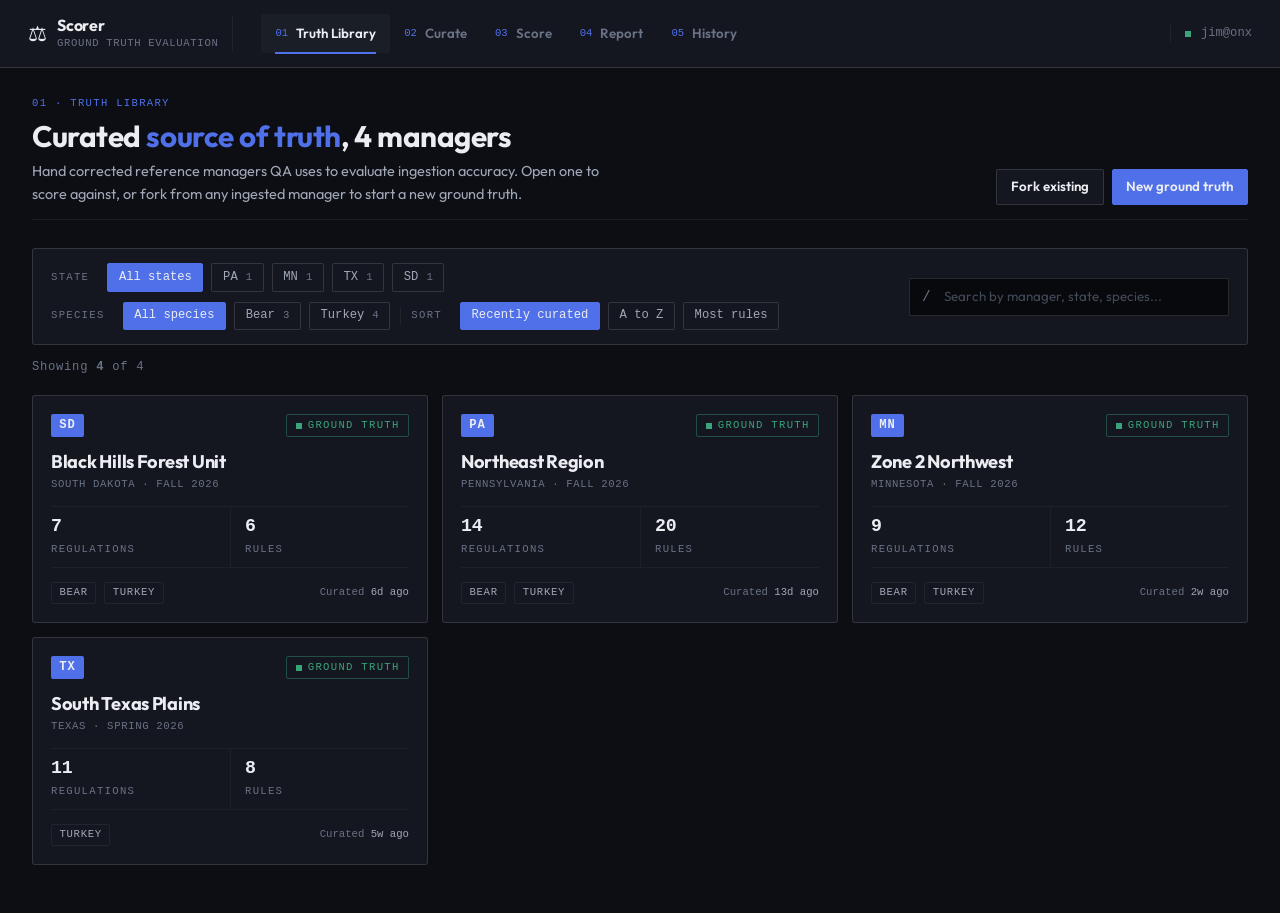
==== v2/index.html @ bdf271d5 "scorer prototypes v1, v2, v3" ====
<!doctype html>
<html lang="en">
<head>
  <meta charset="utf-8">
  <meta name="viewport" content="width=device-width,initial-scale=1">
  <title>Scorer, Ground Truth Evaluation</title>
  <link rel="preconnect" href="https://fonts.googleapis.com">
  <link rel="preconnect" href="https://fonts.gstatic.com" crossorigin>
  <link href="https://fonts.googleapis.com/css2?family=Outfit:wght@300;400;600;700&display=swap" rel="stylesheet">
  <link rel="stylesheet" href="styles/tokens.css">
  <link rel="stylesheet" href="styles/base.css">
  <link rel="stylesheet" href="styles/components.css">
</head>
<body>
  <div class="app">
    <header class="stage-rail" role="banner">
      <div class="stage-rail__brand">
        <div class="stage-rail__seal" aria-hidden="true">⚖️</div>
        <div>
          <div class="stage-rail__title">Scorer</div>
          <div class="stage-rail__subtitle">Ground Truth Evaluation</div>
        </div>
      </div>
      <nav class="stages" aria-label="Stages">
        <a class="stages__item" data-route="library" href="#library">
          <span class="stages__index">01</span><span>Truth Library</span>
        </a>
        <span class="stages__sep" aria-hidden="true"></span>
        <a class="stages__item" data-route="create" href="#create">
          <span class="stages__index">02</span><span>Curate</span>
        </a>
        <span class="stages__sep" aria-hidden="true"></span>
        <a class="stages__item" data-route="score" href="#score">
          <span class="stages__index">03</span><span>Score</span>
        </a>
        <span class="stages__sep" aria-hidden="true"></span>
        <a class="stages__item" data-route="report" href="#report">
          <span class="stages__index">04</span><span>Report</span>
        </a>
        <span class="stages__sep" aria-hidden="true"></span>
        <a class="stages__item" data-route="history" href="#history">
          <span class="stages__index">05</span><span>History</span>
        </a>
      </nav>
      <div class="stage-rail__user">
        <span class="stage-rail__user-dot" aria-hidden="true"></span>
        <span>jim@onx</span>
      </div>
    </header>

    <main>
      <section class="view" data-view="library" id="view-library"></section>
      <section class="view" data-view="create" id="view-create"></section>
      <section class="view" data-view="score" id="view-score"></section>
      <section class="view" data-view="report" id="view-report"></section>
      <section class="view" data-view="history" id="view-history"></section>
    </main>
  </div>

  <script src="scripts/data.js"></script>
  <script src="scripts/router.js"></script>
  <script src="scripts/views/library.js"></script>
  <script src="scripts/views/create.js"></script>
  <script src="scripts/views/score.js"></script>
  <script src="scripts/views/report.js"></script>
  <script src="scripts/views/history.js"></script>
  <script>
    window.Scorer.router.init();
  </script>
</body>
</html>
---- v2/styles/tokens.css ----
:root {
  color-scheme: dark;

  --bg-dark: #0c0e13;
  --bg-elev-1: #14171f;
  --bg-elev-2: #1a1e27;
  --bg-elev-3: #232834;
  --bg-inset:  #08090d;

  --card-bg: #14171f;
  --card-bg-2: #1a1e27;
  --card-border: rgba(255, 255, 255, 0.06);
  --card-border-strong: rgba(255, 255, 255, 0.13);
  --card-divider: rgba(255, 255, 255, 0.04);

  --text-primary:   #ebedf2;
  --text-secondary: #a0a7b6;
  --text-tertiary:  #6a7286;
  --text-muted:     #424958;

  --accent: #4f70e8;
  --accent-hover: #6884ec;
  --accent-glow: transparent;
  --accent-soft: rgba(79, 112, 232, 0.13);
  --accent-softer: rgba(79, 112, 232, 0.06);
  --accent-line: rgba(79, 112, 232, 0.42);

  --status-pending:   #94a3b8;
  --status-running:   #4f70e8;
  --status-completed: #3aa37a;
  --status-failed:    #d04545;
  --status-cancelled: #d4a017;
  --status-paused:    #8b5cf6;

  --status-correct: var(--status-completed);
  --status-missing: var(--status-cancelled);
  --status-extra:   var(--status-failed);

  --status-correct-soft: rgba(58, 163, 122, 0.10);
  --status-missing-soft: rgba(212, 160, 23, 0.10);
  --status-extra-soft:   rgba(208, 69, 69, 0.10);

  --status-correct-line: rgba(58, 163, 122, 0.40);
  --status-missing-line: rgba(212, 160, 23, 0.40);
  --status-extra-line:   rgba(208, 69, 69, 0.40);

  --status-correct-glow: transparent;
  --status-missing-glow: transparent;
  --status-extra-glow:   transparent;

  --space-1: 4px;
  --space-2: 8px;
  --space-3: 10px;
  --space-4: 14px;
  --space-5: 18px;
  --space-6: 22px;
  --space-7: 28px;
  --space-8: 32px;
  --space-10: 40px;
  --space-12: 48px;
  --space-16: 64px;

  --radius-sm: 2px;
  --radius-md: 3px;
  --radius-lg: 4px;
  --radius-xl: 6px;
  --radius-pill: 2px;

  --font-ui: "Outfit", -apple-system, BlinkMacSystemFont, "Segoe UI", system-ui, sans-serif;
  --font-mono: ui-monospace, "SF Mono", Menlo, Monaco, "Cascadia Mono", monospace;

  --fs-xxs: 0.7rem;
  --fs-xs:  0.8rem;
  --fs-sm:  0.875rem;
  --fs-base: 0.95rem;
  --fs-md: 1.05rem;
  --fs-lg: 1.2rem;
  --fs-xl: 1.5rem;
  --fs-2xl: 1.95rem;
  --fs-3xl: 2.5rem;

  --tracking-tight: -0.015em;
  --tracking-normal: 0;
  --tracking-wide: 0.06em;
  --tracking-wider: 0.12em;

  --duration-fast: 100ms;
  --duration-base: 150ms;
  --duration-slow: 220ms;
  --ease-out: cubic-bezier(0.4, 0, 0.2, 1);
  --ease-emph: cubic-bezier(0.16, 1, 0.3, 1);

  --grid-line: rgba(255, 255, 255, 0.022);
}
---- v2/styles/base.css ----
*, *::before, *::after { box-sizing: border-box; }

html, body {
  margin: 0;
  padding: 0;
  background-color: var(--bg-dark);
  color: var(--text-primary);
  font-family: var(--font-ui);
  font-size: var(--fs-base);
  line-height: 1.45;
  -webkit-font-smoothing: antialiased;
  -webkit-tap-highlight-color: transparent;
  min-height: 100vh;
}


a {
  color: inherit;
  text-decoration: none;
}

button, input, textarea, select, [role="button"] {
  touch-action: manipulation;
}

button {
  font: inherit;
  color: inherit;
  background: none;
  border: 0;
  cursor: pointer;
  padding: 0;
}

input, textarea, select {
  font: inherit;
  color: inherit;
}

input[type="checkbox"] {
  accent-color: var(--accent);
  width: 16px;
  height: 16px;
  cursor: pointer;
}

input:focus-visible,
textarea:focus-visible,
button:focus-visible,
[role="button"]:focus-visible {
  outline: 1px solid var(--accent);
  outline-offset: 2px;
}

::selection {
  background: var(--accent-soft);
  color: var(--text-primary);
}

h1, h2, h3, h4 {
  margin: 0;
  font-weight: 700;
  letter-spacing: var(--tracking-tight);
}

h1 {
  font-size: var(--fs-2xl);
  line-height: 1.1;
}

h2 {
  font-size: var(--fs-xl);
  font-weight: 600;
}

h3 {
  font-size: var(--fs-lg);
  font-weight: 600;
}

p { margin: 0; }

.highlight {
  color: var(--accent);
  font-weight: 700;
}

.app {
  display: grid;
  grid-template-rows: auto 1fr;
  min-height: 100vh;
}

.view {
  display: none;
  padding: var(--space-7) var(--space-8) var(--space-12);
  max-width: 1400px;
  margin: 0 auto;
  width: 100%;
}

.view[data-active] {
  display: block;
}

.view-header {
  display: flex;
  align-items: flex-end;
  justify-content: space-between;
  gap: var(--space-6);
  margin-bottom: var(--space-7);
  padding-bottom: var(--space-4);
  border-bottom: 1px solid var(--card-border);
}

.view-header__intro {
  display: flex;
  flex-direction: column;
  gap: var(--space-2);
}

.view-eyebrow {
  font-family: var(--font-mono);
  font-size: var(--fs-xxs);
  letter-spacing: var(--tracking-wider);
  text-transform: uppercase;
  color: var(--accent);
  font-weight: 500;
}

.view-lede {
  color: var(--text-secondary);
  font-size: var(--fs-base);
  max-width: 64ch;
  line-height: 1.55;
}
---- v2/styles/components.css ----
/* Stage rail (top header nav) */
.stage-rail {
  display: grid;
  grid-template-columns: auto 1fr auto;
  align-items: center;
  gap: var(--space-7);
  padding: var(--space-4) var(--space-7);
  border-bottom: 1px solid var(--card-border-strong);
  background: var(--bg-elev-1);
  position: sticky;
  top: 0;
  z-index: 100;
}

.stage-rail__brand {
  display: flex;
  align-items: center;
  gap: var(--space-3);
  padding-right: var(--space-4);
  border-right: 1px solid var(--card-border);
}

.stage-rail__seal {
  font-size: 1.4rem;
  line-height: 1;
}

.stage-rail__title {
  font-size: 1.05rem;
  font-weight: 700;
  letter-spacing: var(--tracking-tight);
  line-height: 1.2;
}

.stage-rail__subtitle {
  font-family: var(--font-mono);
  font-size: var(--fs-xxs);
  letter-spacing: var(--tracking-wide);
  text-transform: uppercase;
  color: var(--text-tertiary);
  margin-top: 1px;
}

.stages {
  display: flex;
  align-items: stretch;
  gap: 0;
  justify-content: flex-start;
}

.stages__item {
  display: flex;
  align-items: center;
  gap: var(--space-2);
  padding: var(--space-3) var(--space-4);
  font-size: var(--fs-sm);
  font-weight: 600;
  color: var(--text-tertiary);
  border-radius: var(--radius-sm);
  transition: color var(--duration-fast) var(--ease-out), background var(--duration-fast) var(--ease-out);
  position: relative;
}

.stages__item:hover {
  color: var(--text-primary);
  background: var(--bg-elev-2);
}

.stages__item[aria-current="page"] {
  color: var(--text-primary);
  background: var(--bg-elev-2);
}

.stages__item[aria-current="page"]::after {
  content: "";
  position: absolute;
  left: var(--space-4);
  right: var(--space-4);
  bottom: -1px;
  height: 2px;
  background: var(--accent);
}

.stages__index {
  font-family: var(--font-mono);
  font-size: var(--fs-xxs);
  font-weight: 500;
  color: var(--accent);
}

.stage-rail__user {
  display: flex;
  align-items: center;
  gap: var(--space-3);
  font-family: var(--font-mono);
  font-size: var(--fs-xs);
  color: var(--text-tertiary);
  padding-left: var(--space-4);
  border-left: 1px solid var(--card-border);
}

.stage-rail__user-dot {
  width: 6px;
  height: 6px;
  background: var(--status-completed);
}

/* Buttons */
.btn {
  display: inline-flex;
  align-items: center;
  gap: var(--space-2);
  padding: 0.5rem 0.9rem;
  font-size: var(--fs-sm);
  font-weight: 600;
  border-radius: var(--radius-sm);
  border: 1px solid var(--card-border-strong);
  background: var(--bg-elev-1);
  color: var(--text-primary);
  transition: background var(--duration-fast) var(--ease-out), border-color var(--duration-fast) var(--ease-out);
}

.btn:hover {
  background: var(--bg-elev-3);
  border-color: var(--text-tertiary);
}

.btn--primary {
  background: var(--accent);
  border-color: var(--accent);
  color: var(--text-primary);
}

.btn--primary:hover {
  background: var(--accent-hover);
  border-color: var(--accent-hover);
}

.btn--ghost {
  background: transparent;
  border-color: var(--card-border);
  color: var(--text-secondary);
}

.btn--ghost:hover {
  color: var(--text-primary);
  background: var(--bg-elev-2);
  border-color: var(--card-border-strong);
}

.btn--sm {
  padding: 0.3rem 0.65rem;
  font-size: var(--fs-xs);
}

.btn[disabled] {
  opacity: 0.4;
  cursor: not-allowed;
}

.btn[disabled]:hover {
  background: var(--bg-elev-1);
  border-color: var(--card-border-strong);
}

.btn__kbd {
  font-family: var(--font-mono);
  font-size: var(--fs-xxs);
  color: var(--text-tertiary);
  border: 1px solid var(--card-border);
  padding: 1px 5px;
  border-radius: var(--radius-sm);
  margin-left: var(--space-1);
}

/* Inputs */
.input {
  width: 100%;
  padding: 0.55rem 0.85rem;
  background: var(--bg-inset);
  border: 1px solid var(--card-border-strong);
  border-radius: var(--radius-sm);
  font-size: var(--fs-sm);
  color: var(--text-primary);
  transition: border-color var(--duration-fast) var(--ease-out);
  font-family: inherit;
}

.input::placeholder { color: var(--text-muted); }

.input:focus-visible {
  outline: none;
  border-color: var(--accent);
}

.search {
  position: relative;
  width: 320px;
  flex-shrink: 0;
}

.search__icon {
  position: absolute;
  left: 0.85rem;
  top: 50%;
  transform: translateY(-50%);
  color: var(--text-tertiary);
  pointer-events: none;
  font-family: var(--font-mono);
}

.search .input {
  padding-left: 2.25rem;
}

.textarea {
  width: 100%;
  padding: var(--space-3);
  background: var(--bg-inset);
  border: 1px solid var(--card-border-strong);
  border-radius: var(--radius-sm);
  color: var(--text-primary);
  font-family: var(--font-mono);
  font-size: var(--fs-xs);
  line-height: 1.55;
  resize: vertical;
  min-height: 280px;
}

.textarea:focus-visible {
  outline: none;
  border-color: var(--accent);
}

/* Chips */
.chip-row {
  display: flex;
  align-items: center;
  gap: var(--space-2);
  flex-wrap: wrap;
}

.chip-group__label {
  font-family: var(--font-mono);
  font-size: var(--fs-xxs);
  letter-spacing: var(--tracking-wider);
  text-transform: uppercase;
  color: var(--text-tertiary);
  margin-right: var(--space-2);
  font-weight: 500;
}

.chip {
  display: inline-flex;
  align-items: center;
  gap: var(--space-2);
  padding: 0.3rem 0.7rem;
  font-size: var(--fs-xs);
  font-weight: 500;
  border: 1px solid var(--card-border-strong);
  border-radius: var(--radius-sm);
  color: var(--text-secondary);
  background: var(--bg-elev-1);
  font-family: var(--font-mono);
  letter-spacing: var(--tracking-normal);
  transition: border-color var(--duration-fast) var(--ease-out), background var(--duration-fast) var(--ease-out), color var(--duration-fast) var(--ease-out);
}

.chip:hover {
  color: var(--text-primary);
  border-color: var(--text-tertiary);
}

.chip[aria-pressed="true"] {
  color: var(--text-primary);
  background: var(--accent);
  border-color: var(--accent);
}

.chip__count {
  font-size: var(--fs-xxs);
  color: var(--text-tertiary);
  font-weight: 400;
}

.chip[aria-pressed="true"] .chip__count { color: rgba(255, 255, 255, 0.75); }

/* Manager card */
.cards-grid {
  display: grid;
  grid-template-columns: repeat(auto-fill, minmax(340px, 1fr));
  gap: var(--space-4);
  margin-top: var(--space-5);
}

.manager-card {
  position: relative;
  display: grid;
  grid-template-rows: auto auto 1fr auto;
  gap: var(--space-4);
  padding: var(--space-5);
  background: var(--card-bg);
  border: 1px solid var(--card-border-strong);
  border-radius: var(--radius-md);
  transition: border-color var(--duration-base) var(--ease-out), background var(--duration-base) var(--ease-out);
  text-align: left;
  cursor: pointer;
  width: 100%;
  font-family: inherit;
}

.manager-card:hover {
  border-color: var(--accent);
  background: var(--card-bg-2);
}

.manager-card--selected {
  border-color: var(--accent);
  background: var(--accent-softer);
}

.manager-card__head {
  display: flex;
  align-items: center;
  justify-content: space-between;
  gap: var(--space-3);
}

.manager-card__seal {
  background: var(--accent);
  color: var(--text-primary);
  padding: 0.18rem 0.55rem;
  border-radius: var(--radius-sm);
  font-weight: 700;
  font-size: var(--fs-xs);
  letter-spacing: var(--tracking-wide);
  font-family: var(--font-mono);
}

.manager-card__truth-flag {
  display: inline-flex;
  align-items: center;
  gap: 6px;
  font-family: var(--font-mono);
  font-size: var(--fs-xxs);
  font-weight: 500;
  letter-spacing: var(--tracking-wider);
  text-transform: uppercase;
  color: var(--status-completed);
  padding: 0.18rem 0.55rem;
  border: 1px solid var(--status-correct-line);
  border-radius: var(--radius-sm);
  background: transparent;
}

.manager-card__truth-flag::before {
  content: "";
  width: 6px;
  height: 6px;
  background: var(--status-completed);
}

.manager-card__draft-flag {
  display: inline-flex;
  align-items: center;
  gap: 6px;
  font-family: var(--font-mono);
  font-size: var(--fs-xxs);
  font-weight: 500;
  letter-spacing: var(--tracking-wider);
  text-transform: uppercase;
  color: var(--status-cancelled);
  padding: 0.18rem 0.55rem;
  border: 1px dashed var(--status-missing-line);
}

.manager-card__name {
  font-size: var(--fs-lg);
  font-weight: 700;
  color: var(--text-primary);
  letter-spacing: var(--tracking-tight);
  line-height: 1.2;
}

.manager-card__locale {
  font-family: var(--font-mono);
  font-size: var(--fs-xxs);
  letter-spacing: var(--tracking-wide);
  text-transform: uppercase;
  color: var(--text-tertiary);
  font-weight: 500;
  margin-top: 4px;
}

.manager-card__counts {
  display: grid;
  grid-template-columns: 1fr 1fr;
  border-top: 1px solid var(--card-divider);
  border-bottom: 1px solid var(--card-divider);
}

.manager-card__count {
  display: flex;
  flex-direction: column;
  gap: 2px;
  padding: var(--space-3) 0;
}

.manager-card__count + .manager-card__count {
  border-left: 1px solid var(--card-divider);
  padding-left: var(--space-4);
}

.manager-card__count-num {
  font-family: var(--font-mono);
  font-size: var(--fs-lg);
  color: var(--text-primary);
  font-weight: 600;
  letter-spacing: var(--tracking-tight);
  line-height: 1;
}

.manager-card__count-label {
  font-family: var(--font-mono);
  font-size: var(--fs-xxs);
  letter-spacing: var(--tracking-wider);
  text-transform: uppercase;
  color: var(--text-tertiary);
  font-weight: 500;
  margin-top: 4px;
}

.manager-card__species {
  display: flex;
  gap: var(--space-2);
}

.manager-card__species-tag {
  font-family: var(--font-mono);
  font-size: var(--fs-xxs);
  font-weight: 500;
  letter-spacing: var(--tracking-wide);
  text-transform: uppercase;
  color: var(--text-secondary);
  padding: 0.15rem 0.5rem;
  border: 1px solid var(--card-border);
  border-radius: var(--radius-sm);
}

.manager-card__foot {
  display: flex;
  justify-content: space-between;
  align-items: center;
  font-family: var(--font-mono);
  font-size: var(--fs-xxs);
  color: var(--text-tertiary);
}

.manager-card__foot strong {
  color: var(--text-secondary);
  font-weight: 500;
}

/* Toolbar */
.toolbar {
  display: grid;
  grid-template-columns: 1fr auto;
  align-items: center;
  gap: var(--space-5);
  padding: var(--space-4) var(--space-5);
  background: var(--card-bg);
  border: 1px solid var(--card-border-strong);
  border-radius: var(--radius-md);
}

.toolbar__filters {
  display: flex;
  flex-direction: column;
  gap: var(--space-3);
}

.toolbar__row {
  display: flex;
  align-items: center;
  gap: var(--space-3);
  flex-wrap: wrap;
}

.toolbar__divider {
  width: 1px;
  height: 18px;
  background: var(--card-border);
}

.toolbar__count {
  font-family: var(--font-mono);
  font-size: var(--fs-xs);
  color: var(--text-tertiary);
  letter-spacing: var(--tracking-wide);
}

/* Harvest tag */
.tag {
  --tag-color: var(--text-secondary);
  --tag-bg: var(--card-bg);
  --tag-border: var(--card-border-strong);
  position: relative;
  display: grid;
  grid-template-columns: auto 1fr auto;
  gap: var(--space-3);
  align-items: center;
  padding: var(--space-3) var(--space-4);
  background: var(--tag-bg);
  border: 1px solid var(--tag-border);
  border-radius: var(--radius-sm);
  border-left: 3px solid var(--tag-color);
  transition: border-color var(--duration-fast) var(--ease-out), background var(--duration-fast) var(--ease-out);
  text-align: left;
  width: 100%;
  font-family: inherit;
}

.tag::before {
  content: none;
}

.tag__body {
  display: flex;
  flex-direction: column;
  gap: 4px;
  min-width: 0;
}

.tag__head {
  display: flex;
  align-items: center;
  gap: var(--space-3);
  font-family: var(--font-mono);
  font-size: var(--fs-xxs);
  letter-spacing: var(--tracking-wide);
  text-transform: uppercase;
  color: var(--text-tertiary);
}

.tag__id { color: var(--tag-color); font-weight: 500; }
.tag__sep { color: var(--text-muted); }

.tag__summary {
  font-size: var(--fs-sm);
  color: var(--text-primary);
  line-height: 1.4;
  font-weight: 400;
}

.tag__check {
  width: 18px;
  height: 18px;
  border-radius: var(--radius-sm);
  border: 1px solid var(--card-border-strong);
  display: grid;
  place-items: center;
  background: var(--bg-inset);
  font-family: var(--font-mono);
  font-size: 11px;
  color: transparent;
  transition: background var(--duration-fast) var(--ease-out), border-color var(--duration-fast) var(--ease-out), color var(--duration-fast) var(--ease-out);
  flex-shrink: 0;
}

.tag[aria-pressed="true"] .tag__check {
  background: var(--accent);
  border-color: var(--accent);
  color: var(--text-primary);
}

.tag[aria-pressed="true"] {
  border-color: var(--accent);
  border-left-color: var(--accent);
}

.tag--correct {
  --tag-color: var(--status-correct);
  --tag-bg: var(--card-bg);
  --tag-border: var(--card-border-strong);
}

.tag--missing {
  --tag-color: var(--status-missing);
  --tag-bg: var(--card-bg);
  --tag-border: var(--card-border-strong);
  border-style: solid;
  border-left-style: dashed;
}

.tag--missing .tag__summary { color: var(--text-secondary); }

.tag--extra {
  --tag-color: var(--status-extra);
  --tag-bg: var(--card-bg);
  --tag-border: var(--card-border-strong);
}

.tag-stack {
  display: flex;
  flex-direction: column;
  gap: var(--space-2);
}

/* Bucket */
.bucket-row {
  display: grid;
  grid-template-columns: repeat(3, 1fr);
  gap: var(--space-3);
  margin-bottom: var(--space-7);
}

.bucket {
  position: relative;
  padding: var(--space-5);
  background: var(--card-bg);
  border: 1px solid var(--card-border-strong);
  border-radius: var(--radius-md);
  border-top: 3px solid var(--bucket-color);
  display: flex;
  flex-direction: column;
  gap: var(--space-3);
  cursor: pointer;
  transition: background var(--duration-base) var(--ease-out), border-color var(--duration-base) var(--ease-out);
  text-align: left;
  font-family: inherit;
}

.bucket::before { content: none; }

.bucket--correct { --bucket-color: var(--status-correct); }
.bucket--missing { --bucket-color: var(--status-missing); }
.bucket--extra   { --bucket-color: var(--status-extra); }

.bucket:hover { background: var(--card-bg-2); }

.bucket[aria-current="page"] {
  background: var(--card-bg-2);
  border-color: var(--bucket-color);
  border-top-color: var(--bucket-color);
}

.bucket__label {
  font-family: var(--font-mono);
  font-size: var(--fs-xxs);
  letter-spacing: var(--tracking-wider);
  text-transform: uppercase;
  color: var(--text-tertiary);
  font-weight: 500;
}

.bucket__num {
  font-family: var(--font-mono);
  font-size: var(--fs-3xl);
  font-weight: 600;
  color: var(--bucket-color);
  letter-spacing: var(--tracking-tight);
  line-height: 1;
}

.bucket__caption {
  font-size: var(--fs-xs);
  color: var(--text-secondary);
  line-height: 1.5;
}

/* Score summary */
.score-summary {
  display: grid;
  grid-template-columns: auto 1fr auto;
  gap: var(--space-6);
  align-items: center;
  padding: var(--space-5) var(--space-6);
  background: var(--card-bg);
  border: 1px solid var(--card-border-strong);
  border-radius: var(--radius-md);
  margin-bottom: var(--space-6);
  border-left: 3px solid var(--accent);
}

.score-summary__value {
  font-family: var(--font-mono);
  font-size: 3rem;
  font-weight: 600;
  letter-spacing: var(--tracking-tight);
  color: var(--accent);
  line-height: 1;
}

.score-summary__label {
  font-family: var(--font-mono);
  font-size: var(--fs-xxs);
  letter-spacing: var(--tracking-wider);
  text-transform: uppercase;
  color: var(--text-tertiary);
  margin-top: 6px;
  font-weight: 500;
}

.score-summary__meta {
  display: flex;
  flex-direction: column;
  gap: 4px;
}

.score-summary__title {
  font-size: var(--fs-lg);
  font-weight: 700;
  color: var(--text-primary);
  letter-spacing: var(--tracking-tight);
}

.score-summary__sub {
  font-family: var(--font-mono);
  font-size: var(--fs-xs);
  color: var(--text-tertiary);
  letter-spacing: var(--tracking-wide);
}

.score-summary__actions {
  display: flex;
  gap: var(--space-2);
}

/* Panels */
.panel {
  background: var(--card-bg);
  border: 1px solid var(--card-border-strong);
  border-radius: var(--radius-md);
  padding: var(--space-5);
}

.panel--inset { background: var(--bg-inset); }

.panel__head {
  display: flex;
  align-items: center;
  justify-content: space-between;
  gap: var(--space-3);
  margin-bottom: var(--space-4);
  padding-bottom: var(--space-3);
  border-bottom: 1px solid var(--card-divider);
}

.panel__title {
  display: flex;
  align-items: baseline;
  gap: var(--space-3);
}

.panel__title strong {
  font-size: var(--fs-md);
  font-weight: 700;
  color: var(--text-primary);
  letter-spacing: var(--tracking-tight);
}

.panel__title span {
  font-family: var(--font-mono);
  font-size: var(--fs-xxs);
  letter-spacing: var(--tracking-wide);
  text-transform: uppercase;
  color: var(--text-tertiary);
  font-weight: 500;
}

/* Collapsible groups */
.group {
  border-top: 1px solid var(--card-divider);
}

.group:last-child { border-bottom: 1px solid var(--card-divider); }

.group__head {
  display: grid;
  grid-template-columns: auto 1fr auto auto;
  gap: var(--space-4);
  align-items: center;
  padding: var(--space-3) var(--space-2);
  width: 100%;
  text-align: left;
  cursor: pointer;
  transition: background var(--duration-fast) var(--ease-out);
  font-family: inherit;
}

.group__head:hover { background: var(--bg-elev-2); }

.group__caret {
  font-family: var(--font-mono);
  font-size: var(--fs-xs);
  color: var(--text-tertiary);
  width: 14px;
  display: inline-block;
  transition: transform var(--duration-base) var(--ease-out);
}

.group--open .group__caret { transform: rotate(90deg); }

.group__name {
  font-size: var(--fs-sm);
  color: var(--text-primary);
  display: flex;
  align-items: center;
  gap: var(--space-3);
  font-weight: 600;
}

.group__name-eyebrow {
  font-family: var(--font-mono);
  font-size: var(--fs-xxs);
  letter-spacing: var(--tracking-wider);
  text-transform: uppercase;
  color: var(--text-tertiary);
  font-weight: 500;
}

.group__count {
  font-family: var(--font-mono);
  font-size: var(--fs-xs);
  color: var(--text-tertiary);
}

.group__count strong { color: var(--accent); font-weight: 600; }

.group__toggle {
  font-family: var(--font-mono);
  font-size: var(--fs-xxs);
  letter-spacing: var(--tracking-wide);
  color: var(--text-tertiary);
  padding: 4px 8px;
  border: 1px solid var(--card-border-strong);
  border-radius: var(--radius-sm);
  font-weight: 500;
  text-transform: uppercase;
}

.group__toggle:hover { color: var(--text-primary); border-color: var(--accent); }

.group__body {
  display: none;
  padding: var(--space-3) 0 var(--space-4) 30px;
}

.group--open .group__body { display: block; }

/* Score-stage */
.score-stage {
  display: grid;
  grid-template-columns: 1fr 1fr;
  gap: var(--space-5);
  align-items: start;
}

.score-stage__col {
  display: flex;
  flex-direction: column;
  gap: var(--space-4);
}

.input-card {
  background: var(--card-bg);
  border: 1px solid var(--card-border-strong);
  border-radius: var(--radius-md);
  padding: var(--space-5);
}

.input-card__head {
  display: flex;
  align-items: center;
  justify-content: space-between;
  gap: var(--space-3);
  margin-bottom: var(--space-4);
}

.format-toggle {
  display: inline-flex;
  background: var(--bg-inset);
  border: 1px solid var(--card-border-strong);
  border-radius: var(--radius-sm);
  padding: 2px;
}

.format-toggle__btn {
  padding: 0.25rem 0.7rem;
  font-family: var(--font-mono);
  font-size: var(--fs-xxs);
  letter-spacing: var(--tracking-wide);
  text-transform: uppercase;
  color: var(--text-tertiary);
  border-radius: 1px;
  font-weight: 500;
}

.format-toggle__btn[aria-pressed="true"] {
  background: var(--accent);
  color: var(--text-primary);
}

/* Picked manager */
.picked-manager {
  display: grid;
  grid-template-columns: auto 1fr auto;
  gap: var(--space-4);
  padding: var(--space-4) var(--space-5);
  background: var(--card-bg);
  border: 1px solid var(--accent);
  border-left: 3px solid var(--accent);
  border-radius: var(--radius-md);
  align-items: center;
}

.picked-manager__seal {
  background: var(--accent);
  color: var(--text-primary);
  padding: 0.25rem 0.6rem;
  border-radius: var(--radius-sm);
  font-weight: 700;
  font-size: var(--fs-xs);
  font-family: var(--font-mono);
  letter-spacing: var(--tracking-wide);
}

.picked-manager__name {
  font-size: var(--fs-md);
  font-weight: 700;
  color: var(--text-primary);
  letter-spacing: var(--tracking-tight);
}

.picked-manager__sub {
  font-family: var(--font-mono);
  font-size: var(--fs-xxs);
  letter-spacing: var(--tracking-wide);
  color: var(--text-secondary);
  text-transform: uppercase;
  font-weight: 500;
  margin-top: 2px;
}

/* Run bar */
.run-bar {
  position: sticky;
  bottom: var(--space-4);
  display: grid;
  grid-template-columns: 1fr auto;
  align-items: center;
  gap: var(--space-5);
  padding: var(--space-4) var(--space-5);
  background: var(--bg-elev-2);
  border: 1px solid var(--card-border-strong);
  border-top: 2px solid var(--accent);
  border-radius: var(--radius-md);
  margin-top: var(--space-5);
}

.run-bar__tally {
  display: flex;
  align-items: baseline;
  gap: var(--space-3);
}

.run-bar__num {
  font-family: var(--font-mono);
  font-size: var(--fs-xl);
  color: var(--accent);
  font-weight: 600;
  letter-spacing: var(--tracking-tight);
}

.run-bar__label {
  font-family: var(--font-mono);
  font-size: var(--fs-xs);
  color: var(--text-tertiary);
  letter-spacing: var(--tracking-wide);
}

.run-bar__breakdown {
  font-family: var(--font-mono);
  font-size: var(--fs-xxs);
  letter-spacing: var(--tracking-wide);
  color: var(--text-tertiary);
  margin-left: var(--space-2);
}

/* Empty */
.empty {
  display: flex;
  flex-direction: column;
  align-items: center;
  gap: var(--space-3);
  padding: var(--space-12) var(--space-6);
  text-align: center;
  border: 1px dashed var(--card-border-strong);
  border-radius: var(--radius-md);
  color: var(--text-tertiary);
  margin-top: var(--space-5);
}

.empty__title {
  font-size: var(--fs-lg);
  color: var(--text-secondary);
  font-weight: 700;
  letter-spacing: var(--tracking-tight);
}

.empty__body {
  max-width: 42ch;
  font-size: var(--fs-sm);
  color: var(--text-tertiary);
  line-height: 1.55;
}

/* Combobox */
.combobox { position: relative; }

.combobox__list {
  position: absolute;
  top: calc(100% + 2px);
  left: 0;
  right: 0;
  background: var(--bg-elev-2);
  border: 1px solid var(--card-border-strong);
  border-radius: var(--radius-sm);
  z-index: 5;
  max-height: 320px;
  overflow-y: auto;
  display: none;
}

.combobox--open .combobox__list { display: block; }

.combobox__item {
  display: grid;
  grid-template-columns: auto 1fr auto;
  gap: var(--space-3);
  padding: var(--space-3) var(--space-4);
  align-items: center;
  cursor: pointer;
  border-bottom: 1px solid var(--card-divider);
  width: 100%;
  text-align: left;
  font-family: inherit;
  background: transparent;
  transition: background var(--duration-fast) var(--ease-out);
}

.combobox__item:last-child { border-bottom: none; }

.combobox__item:hover, .combobox__item[aria-selected="true"] {
  background: var(--accent-soft);
}

.combobox__item-seal {
  background: var(--accent);
  color: var(--text-primary);
  padding: 0.18rem 0.45rem;
  border-radius: var(--radius-sm);
  font-family: var(--font-mono);
  font-size: var(--fs-xxs);
  font-weight: 700;
  letter-spacing: var(--tracking-wide);
}

.combobox__item-name {
  font-size: var(--fs-sm);
  color: var(--text-primary);
  font-weight: 600;
}

.combobox__item-meta {
  font-family: var(--font-mono);
  font-size: var(--fs-xxs);
  color: var(--text-tertiary);
  letter-spacing: var(--tracking-wide);
}

/* Stat row */
.stat-row {
  display: flex;
  gap: var(--space-5);
  font-family: var(--font-mono);
  font-size: var(--fs-xs);
  color: var(--text-tertiary);
  letter-spacing: var(--tracking-wide);
}

.stat-row strong { color: var(--text-primary); font-weight: 600; margin-right: 4px; }

/* Edit-row */
.edit-row {
  display: grid;
  grid-template-columns: 200px 1fr auto;
  gap: var(--space-4);
  padding: var(--space-3) var(--space-4);
  align-items: center;
  border-top: 1px solid var(--card-divider);
  position: relative;
}

.edit-row:last-child { border-bottom: 1px solid var(--card-divider); }

.edit-row__label {
  font-family: var(--font-mono);
  font-size: var(--fs-xxs);
  letter-spacing: var(--tracking-wider);
  text-transform: uppercase;
  color: var(--text-tertiary);
  font-weight: 500;
}

.edit-row__value {
  font-size: var(--fs-sm);
  color: var(--text-primary);
  background: var(--bg-inset);
  border: 1px solid var(--card-border-strong);
  padding: 0.5rem 0.7rem;
  border-radius: var(--radius-sm);
  width: 100%;
  font-family: inherit;
  transition: border-color var(--duration-fast) var(--ease-out);
}

.edit-row__value:hover { border-color: var(--text-tertiary); }

.edit-row__value:focus-visible {
  outline: none;
  border-color: var(--accent);
}

.edit-row__source {
  font-family: var(--font-mono);
  font-size: var(--fs-xxs);
  letter-spacing: var(--tracking-wide);
  text-transform: uppercase;
  color: var(--text-muted);
  font-weight: 500;
}

.edit-row[data-state="copied"] .edit-row__source { color: var(--status-cancelled); }
.edit-row[data-state="copied"] .edit-row__value { color: var(--text-secondary); border-color: var(--status-missing-line); }
.edit-row[data-state="edited"] .edit-row__source { color: var(--status-completed); }
.edit-row[data-state="edited"] .edit-row__value { border-color: var(--status-correct-line); }
.edit-row[data-state="new"] .edit-row__source { color: var(--accent); }
.edit-row[data-state="new"] .edit-row__value { border-color: var(--accent-line); }

.edit-row[data-state="copied"]::before,
.edit-row[data-state="edited"]::before,
.edit-row[data-state="new"]::before {
  content: "";
  position: absolute;
  left: 0;
  top: var(--space-3);
  bottom: var(--space-3);
  width: 2px;
}

.edit-row[data-state="copied"]::before { background: var(--status-cancelled); }
.edit-row[data-state="edited"]::before { background: var(--status-completed); }
.edit-row[data-state="new"]::before    { background: var(--accent); }

/* History */
.history-list {
  display: flex;
  flex-direction: column;
  gap: var(--space-2);
  margin-top: var(--space-4);
}

.history-row {
  display: grid;
  grid-template-columns: 100px 1fr 1fr auto auto;
  align-items: center;
  gap: var(--space-5);
  padding: var(--space-3) var(--space-4);
  background: var(--card-bg);
  border: 1px solid var(--card-border-strong);
  border-radius: var(--radius-sm);
  cursor: pointer;
  transition: border-color var(--duration-base) var(--ease-out), background var(--duration-base) var(--ease-out);
}

.history-row:hover {
  border-color: var(--accent);
  background: var(--card-bg-2);
}

.history-row__date {
  font-family: var(--font-mono);
  font-size: var(--fs-xs);
  color: var(--text-tertiary);
  letter-spacing: var(--tracking-wide);
}

.history-row__manager {
  font-size: var(--fs-md);
  font-weight: 700;
  color: var(--text-primary);
  letter-spacing: var(--tracking-tight);
}

.history-row__manager-sub {
  font-family: var(--font-mono);
  font-size: var(--fs-xxs);
  color: var(--text-tertiary);
  text-transform: uppercase;
  letter-spacing: var(--tracking-wide);
  margin-top: 2px;
  font-weight: 500;
}

.history-row__breakdown {
  display: flex;
  gap: var(--space-2);
  font-family: var(--font-mono);
  font-size: var(--fs-xs);
}

.history-row__chip {
  padding: 0.18rem 0.5rem;
  border-radius: var(--radius-sm);
  border: 1px solid var(--card-border-strong);
}

.history-row__chip--correct { color: var(--status-correct); border-color: var(--status-correct-line); }
.history-row__chip--missing { color: var(--status-missing); border-color: var(--status-missing-line); }
.history-row__chip--extra   { color: var(--status-extra);   border-color: var(--status-extra-line); }

.history-row__score {
  font-family: var(--font-mono);
  font-size: var(--fs-xl);
  color: var(--accent);
  font-weight: 600;
  letter-spacing: var(--tracking-tight);
}

.history-row__delta {
  font-family: var(--font-mono);
  font-size: var(--fs-xxs);
  letter-spacing: var(--tracking-wide);
  font-weight: 500;
}

.history-row__delta--up   { color: var(--status-completed); }
.history-row__delta--down { color: var(--status-failed); }
.history-row__delta--flat { color: var(--text-muted); }

.trend-card {
  display: grid;
  grid-template-columns: auto 1fr;
  gap: var(--space-6);
  align-items: center;
  padding: var(--space-5);
  background: var(--card-bg);
  border: 1px solid var(--card-border-strong);
  border-radius: var(--radius-md);
  border-left: 3px solid var(--accent);
}

.trend-card__meta {
  display: flex;
  flex-direction: column;
  gap: 4px;
}

.trend-card__title {
  font-family: var(--font-mono);
  font-size: var(--fs-2xl);
  font-weight: 600;
  color: var(--text-primary);
  letter-spacing: var(--tracking-tight);
  line-height: 1;
}

.trend-card__sub {
  font-family: var(--font-mono);
  font-size: var(--fs-xxs);
  letter-spacing: var(--tracking-wider);
  text-transform: uppercase;
  color: var(--text-tertiary);
  font-weight: 500;
}

.trend-card__chart { height: 80px; }

/* Mode tabs */
.mode-tabs {
  display: grid;
  grid-template-columns: 1fr 1fr;
  gap: var(--space-3);
  margin-bottom: var(--space-5);
}

.mode-tab {
  text-align: left;
  padding: var(--space-5);
  background: var(--card-bg);
  border: 1px solid var(--card-border-strong);
  border-radius: var(--radius-md);
  cursor: pointer;
  transition: border-color var(--duration-base) var(--ease-out), background var(--duration-base) var(--ease-out);
  display: grid;
  gap: var(--space-2);
  font-family: inherit;
}

.mode-tab:hover {
  border-color: var(--accent);
  background: var(--card-bg-2);
}

.mode-tab[aria-pressed="true"] {
  border-color: var(--accent);
  border-left: 3px solid var(--accent);
  background: var(--card-bg-2);
}

.mode-tab__eyebrow {
  font-family: var(--font-mono);
  font-size: var(--fs-xxs);
  letter-spacing: var(--tracking-wider);
  text-transform: uppercase;
  color: var(--accent);
  font-weight: 500;
}

.mode-tab__title {
  font-size: var(--fs-lg);
  font-weight: 700;
  color: var(--text-primary);
  letter-spacing: var(--tracking-tight);
}

.mode-tab__body {
  font-size: var(--fs-sm);
  color: var(--text-tertiary);
  line-height: 1.55;
}

/* Legend */
.legend {
  display: flex;
  gap: var(--space-5);
  font-family: var(--font-mono);
  font-size: var(--fs-xxs);
  letter-spacing: var(--tracking-wider);
  text-transform: uppercase;
  color: var(--text-tertiary);
  padding: var(--space-3) 0;
  font-weight: 500;
}

.legend__dot {
  display: inline-block;
  width: 8px;
  height: 8px;
  margin-right: 6px;
  vertical-align: middle;
}
.legend__dot--copied { background: var(--status-cancelled); }
.legend__dot--edited { background: var(--status-completed); }
.legend__dot--new    { background: var(--accent); }

/* Sections */
.section {
  background: var(--card-bg);
  border: 1px solid var(--card-border-strong);
  border-radius: var(--radius-sm);
  overflow: hidden;
}

.section + .section { margin-top: var(--space-2); }

.section__head {
  display: grid;
  grid-template-columns: auto 1fr auto auto;
  align-items: center;
  gap: var(--space-3);
  padding: var(--space-3) var(--space-4);
  width: 100%;
  text-align: left;
  cursor: pointer;
  font-family: inherit;
  transition: background var(--duration-fast) var(--ease-out);
}

.section__head:hover { background: var(--bg-elev-2); }

.section__caret {
  font-family: var(--font-mono);
  font-size: var(--fs-xs);
  color: var(--text-tertiary);
  width: 14px;
  display: inline-block;
  transition: transform var(--duration-base) var(--ease-out);
}

.section--open .section__caret { transform: rotate(90deg); }

.section__name {
  font-size: var(--fs-sm);
  font-weight: 600;
  color: var(--text-primary);
  letter-spacing: var(--tracking-tight);
}

.section__hint {
  font-family: var(--font-mono);
  font-size: var(--fs-xxs);
  letter-spacing: var(--tracking-wide);
  text-transform: uppercase;
  color: var(--text-tertiary);
  font-weight: 500;
}

.section__count {
  font-family: var(--font-mono);
  font-size: var(--fs-xs);
  color: var(--text-tertiary);
}

.section__count strong { color: var(--accent); font-weight: 600; }

.section__body {
  display: none;
  padding: var(--space-4) var(--space-5) var(--space-5);
  border-top: 1px solid var(--card-divider);
}

.section--open .section__body { display: grid; gap: var(--space-4); }

/* List editor row */
.list-row {
  display: grid;
  grid-template-columns: 200px 1fr auto;
  gap: var(--space-3);
  align-items: start;
}

.list-row__label,
.list-row__content {
  background: var(--bg-inset);
  border: 1px solid var(--card-border-strong);
  border-radius: var(--radius-sm);
  padding: 0.5rem 0.7rem;
  color: var(--text-primary);
  font-family: inherit;
  font-size: var(--fs-sm);
}

.list-row__content {
  resize: vertical;
  min-height: 38px;
}

.list-row__label:focus-visible,
.list-row__content:focus-visible {
  outline: none;
  border-color: var(--accent);
}

/* String list */
.string-list {
  display: flex;
  flex-wrap: wrap;
  gap: var(--space-2);
  align-items: center;
}

.string-list__pill {
  display: inline-flex;
  align-items: center;
  gap: 6px;
  padding: 0.25rem 0.55rem;
  background: var(--accent);
  color: var(--text-primary);
  font-family: var(--font-mono);
  font-size: var(--fs-xs);
  font-weight: 500;
  border-radius: var(--radius-sm);
  letter-spacing: var(--tracking-wide);
}

.string-list__pill button {
  color: rgba(255, 255, 255, 0.75);
  font-family: var(--font-mono);
  font-size: var(--fs-xxs);
  padding: 0;
  margin-left: 4px;
}

.string-list__pill button:hover { color: var(--text-primary); }

.string-list__add {
  width: 200px;
  padding: 0.35rem 0.7rem;
  background: var(--bg-inset);
  border: 1px solid var(--card-border-strong);
  border-radius: var(--radius-sm);
  font-family: var(--font-mono);
  font-size: var(--fs-xs);
  color: var(--text-primary);
}

.string-list__add:focus-visible {
  outline: none;
  border-color: var(--accent);
}

/* Inline link */
.link {
  color: var(--accent);
  cursor: pointer;
  font-weight: 600;
}

.link:hover { color: var(--accent-hover); }
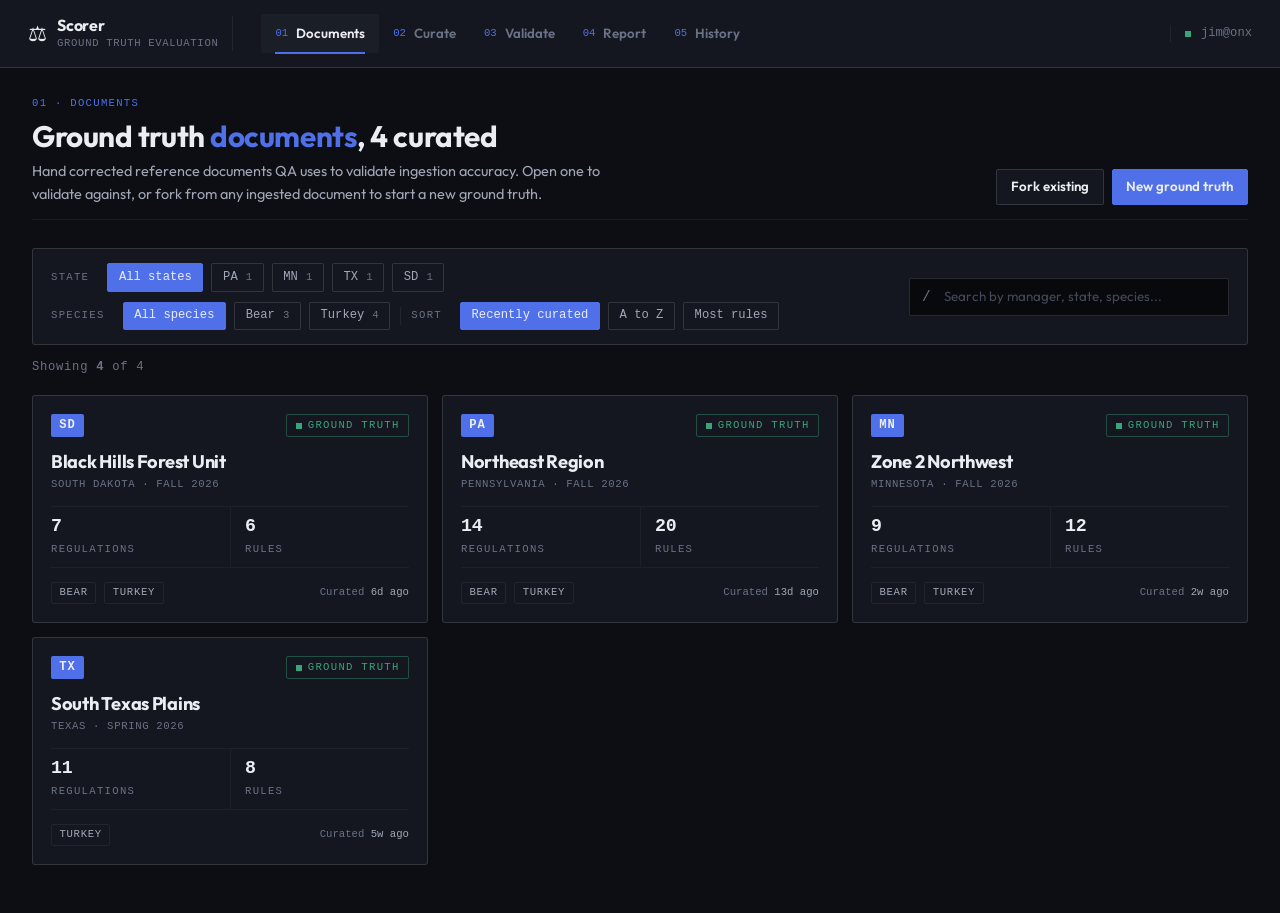
==== commit 2b4a615f: "align v1, v2, v3 to PR363 schema (rename, drop fees, add phases)" ====
--- a/v2/index.html
+++ b/v2/index.html
@@ -23,7 +23,7 @@
       </div>
       <nav class="stages" aria-label="Stages">
         <a class="stages__item" data-route="library" href="#library">
-          <span class="stages__index">01</span><span>Truth Library</span>
+          <span class="stages__index">01</span><span>Documents</span>
         </a>
         <span class="stages__sep" aria-hidden="true"></span>
         <a class="stages__item" data-route="create" href="#create">
@@ -31,7 +31,7 @@
         </a>
         <span class="stages__sep" aria-hidden="true"></span>
         <a class="stages__item" data-route="score" href="#score">
-          <span class="stages__index">03</span><span>Score</span>
+          <span class="stages__index">03</span><span>Validate</span>
         </a>
         <span class="stages__sep" aria-hidden="true"></span>
         <a class="stages__item" data-route="report" href="#report">
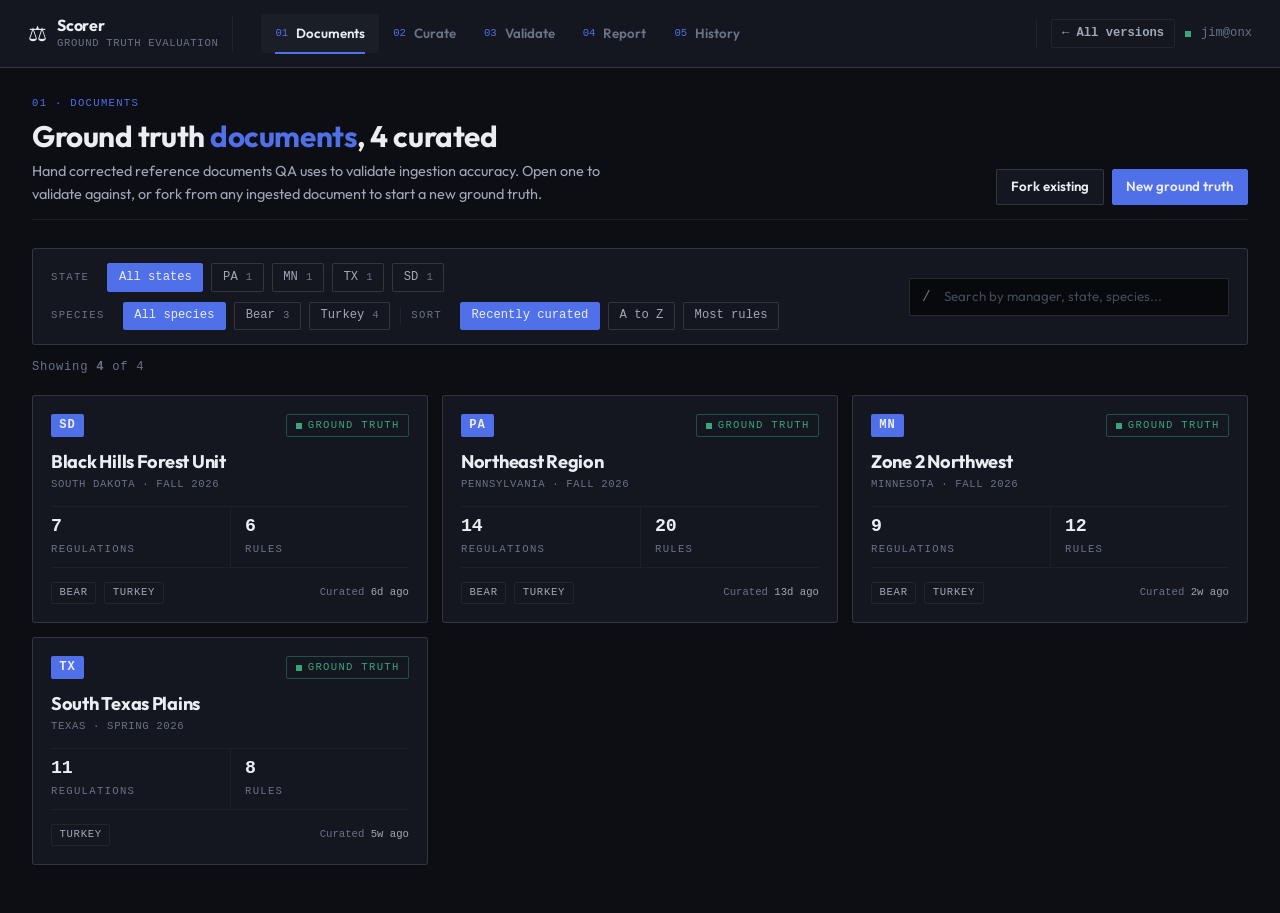
==== commit ce05f54e: "feat: add back-to-picker link in stage rail" ====
--- a/v2/index.html
+++ b/v2/index.html
@@ -43,6 +43,7 @@
         </a>
       </nav>
       <div class="stage-rail__user">
+        <a class="btn btn--ghost btn--sm" href="../" title="Back to versions picker">← All versions</a>
         <span class="stage-rail__user-dot" aria-hidden="true"></span>
         <span>jim@onx</span>
       </div>
--- a/v2/styles/components.css
+++ b/v2/styles/components.css
@@ -1519,3 +1519,27 @@
 }
 
 .link:hover { color: var(--accent-hover); }
+
+/* Inline X / remove icon button */
+.icon-x {
+  display: inline-grid;
+  place-items: center;
+  width: 24px;
+  height: 24px;
+  padding: 0;
+  border: 1px solid var(--card-border-strong);
+  background: transparent;
+  color: var(--text-tertiary);
+  border-radius: var(--radius-sm);
+  font-family: var(--font-mono);
+  font-size: 12px;
+  cursor: pointer;
+  justify-self: end;
+  flex-shrink: 0;
+  transition: color var(--duration-fast) var(--ease-out), border-color var(--duration-fast) var(--ease-out), background var(--duration-fast) var(--ease-out);
+}
+.icon-x:hover {
+  color: var(--status-extra);
+  border-color: var(--status-extra-line);
+  background: var(--status-extra-soft);
+}
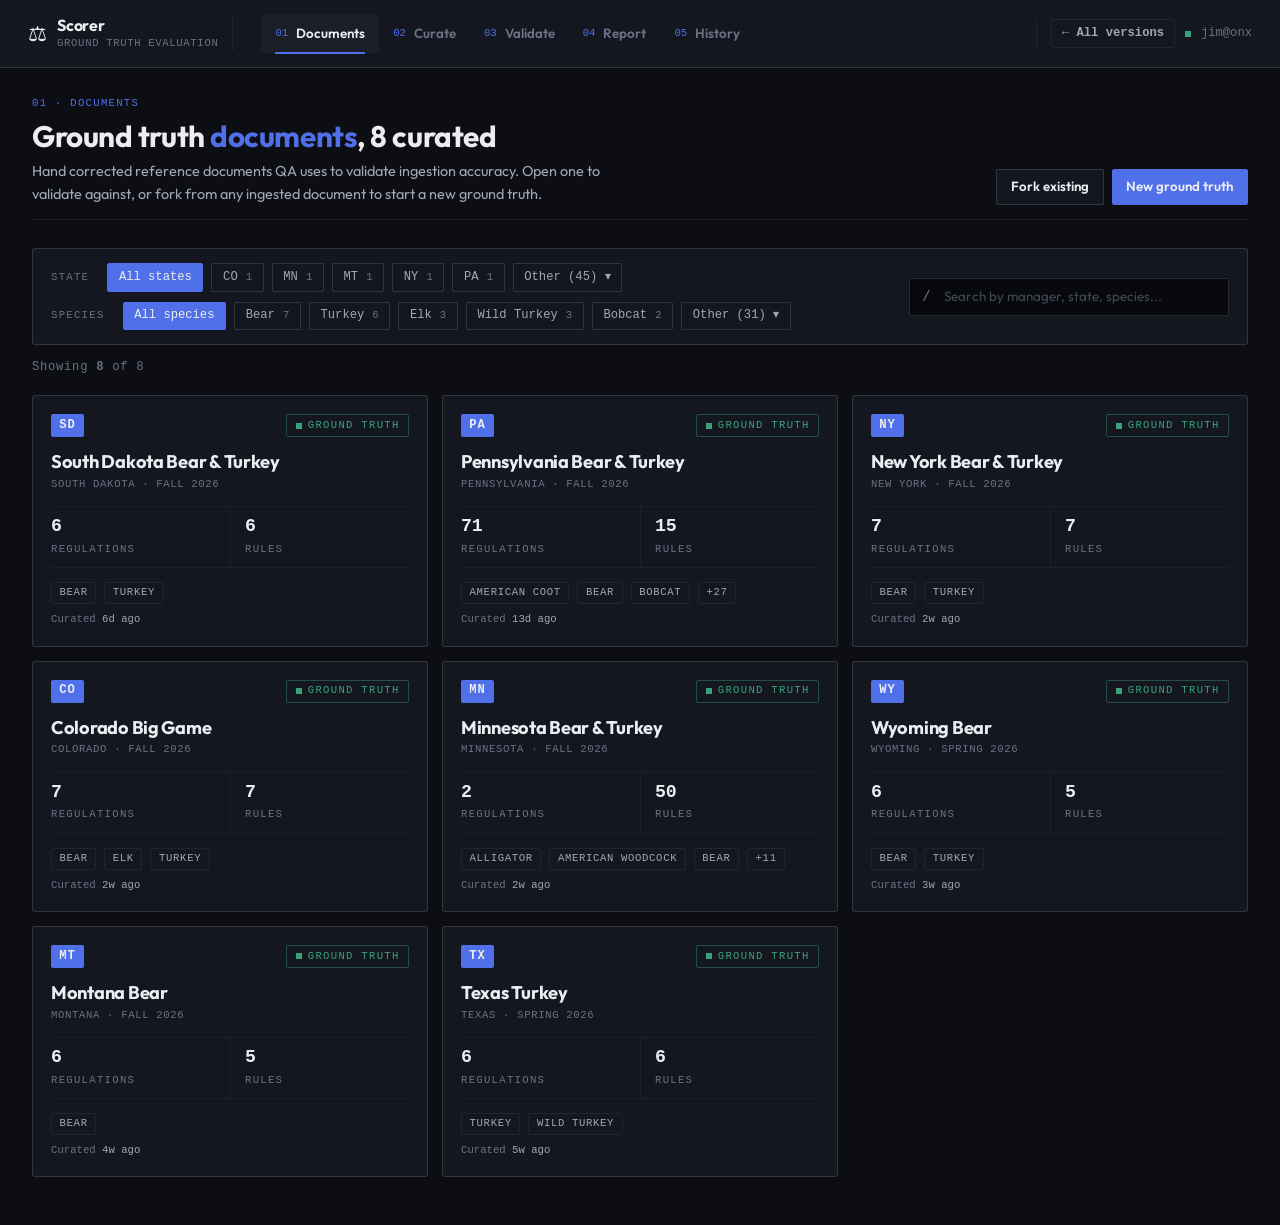
==== commit d166e254: "feat: 8 GTDs (2 real-data + 6 light) and shared multi-select dropdown across views" ====
--- a/v2/index.html
+++ b/v2/index.html
@@ -59,6 +59,7 @@
   </div>
 
   <script src="scripts/data.js"></script>
+  <script src="scripts/multi-filter.js"></script>
   <script src="scripts/router.js"></script>
   <script src="scripts/views/library.js"></script>
   <script src="scripts/views/create.js"></script>
--- a/v2/styles/components.css
+++ b/v2/styles/components.css
@@ -152,6 +152,18 @@
   padding: 0.3rem 0.65rem;
   font-size: var(--fs-xs);
 }
+.btn--danger {
+  background: transparent;
+  border-color: var(--status-extra-line);
+  color: var(--status-extra);
+}
+
+.btn--danger:hover {
+  background: var(--status-extra-soft);
+  border-color: var(--status-extra);
+  color: var(--status-extra);
+}
+
 
 .btn[disabled] {
   opacity: 0.4;
@@ -433,6 +445,7 @@
 .manager-card__species {
   display: flex;
   gap: var(--space-2);
+  flex-wrap: wrap;
 }
 
 .manager-card__species-tag {
@@ -445,15 +458,21 @@
   padding: 0.15rem 0.5rem;
   border: 1px solid var(--card-border);
   border-radius: var(--radius-sm);
+  white-space: nowrap;
 }
 
 .manager-card__foot {
   display: flex;
-  justify-content: space-between;
-  align-items: center;
-  font-family: var(--font-mono);
-  font-size: var(--fs-xxs);
-  color: var(--text-tertiary);
+  flex-direction: column;
+  gap: var(--space-2);
+  font-family: var(--font-mono);
+  font-size: var(--fs-xxs);
+  color: var(--text-tertiary);
+}
+
+.manager-card__foot > div:last-child {
+  align-self: flex-start;
+  white-space: nowrap;
 }
 
 .manager-card__foot strong {
@@ -1520,6 +1539,79 @@
 
 .link:hover { color: var(--accent-hover); }
 
+/* Species "Other..." dropdown */
+.species-other {
+  position: relative;
+  display: inline-flex;
+}
+
+.species-other__panel {
+  display: none;
+  position: absolute;
+  top: calc(100% + 6px);
+  left: 0;
+  width: 320px;
+  background: rgba(12, 14, 19, 0.95);
+  backdrop-filter: blur(12px);
+  border: 1px solid var(--card-border-strong);
+  border-radius: var(--radius-md);
+  box-shadow: 0 12px 32px rgba(0, 0, 0, 0.4);
+  z-index: 20;
+  padding: var(--space-3);
+}
+
+.species-other--open .species-other__panel { display: block; }
+
+.species-other__search { margin-bottom: var(--space-2); }
+
+.species-other__list {
+  display: flex;
+  flex-direction: column;
+  gap: 2px;
+  max-height: 280px;
+  overflow-y: auto;
+}
+
+.species-other__item {
+  display: flex;
+  justify-content: space-between;
+  align-items: center;
+  padding: 0.4rem 0.6rem;
+  border-radius: var(--radius-sm);
+  font-size: var(--fs-xs);
+  color: var(--text-secondary);
+  background: transparent;
+  cursor: pointer;
+  text-align: left;
+  font-family: inherit;
+  transition: background var(--duration-fast) var(--ease-out), color var(--duration-fast) var(--ease-out);
+}
+
+.species-other__item:hover {
+  background: rgba(255, 255, 255, 0.05);
+  color: var(--text-primary);
+}
+
+.species-other__item[aria-pressed="true"] {
+  background: var(--accent-soft);
+  color: var(--accent);
+  border: 1px solid var(--accent);
+}
+
+.species-other__count {
+  font-family: var(--font-mono);
+  font-size: var(--fs-xxs);
+  color: var(--text-tertiary);
+}
+
+.species-other__item[aria-pressed="true"] .species-other__count { color: var(--accent); }
+
+.species-other__empty {
+  padding: var(--space-3);
+  font-size: var(--fs-xs);
+  color: var(--text-tertiary);
+}
+
 /* Inline X / remove icon button */
 .icon-x {
   display: inline-grid;
